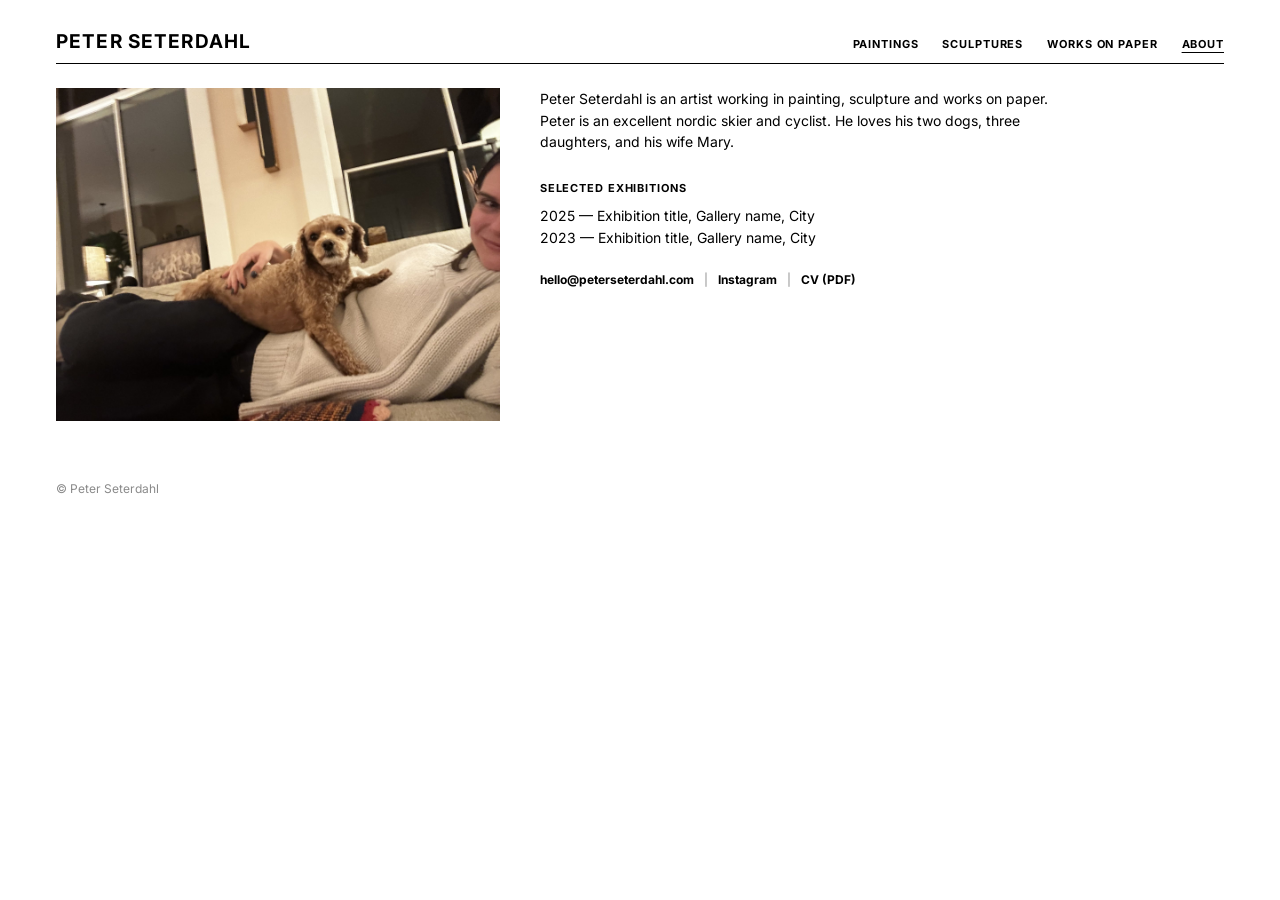
==== about.html @ 59377967 "Add files via upload" ====
<!DOCTYPE html>
<html lang="en">
<head>
  <meta charset="UTF-8">
  <meta name="viewport" content="width=device-width, initial-scale=1.0">
  <title>About — Peter Seterdahl</title>
  <meta name="description" content="About the artist Peter Seterdahl.">
  <!-- How the link looks when shared by text or email -->
  <meta property="og:title" content="About — Peter Seterdahl">
  <meta property="og:description" content="About the artist Peter Seterdahl.">
  <meta property="og:image" content="https://peterseterdahl.com/images/share.jpg">
  <link rel="preconnect" href="https://fonts.googleapis.com">
  <link rel="preconnect" href="https://fonts.gstatic.com" crossorigin>
  <link rel="stylesheet" href="https://fonts.googleapis.com/css2?family=Inter:ital,wght@0,400;0,700;1,400&display=swap">
  <link rel="stylesheet" href="css/style.css">
</head>
<body>
<div class="site-wrapper">

  <header>
    <a class="site-title" href="index.html">Peter Seterdahl</a>
    <button class="menu-toggle" aria-label="Menu" aria-expanded="false">☰</button>
    <nav>
      <a href="paintings.html">Paintings</a>
      <a href="sculptures.html">Sculptures</a>
      <a href="works-on-paper.html">Works on Paper</a>
      <a href="about.html" class="active">About</a>
    </nav>
  </header>

  <main>

    <div class="split">
      <div>
        <img src="images/about/portrait.jpg" alt="Peter Seterdahl">
      </div>
      <div class="text">
        <p>Peter Seterdahl is an artist working in painting, sculpture and works on paper. Peter is an excellent nordic skier and cyclist. He loves his two dogs, three daughters, and his wife Mary.</p>

        <h2>Selected Exhibitions</h2>
        <p>2025 — Exhibition title, Gallery name, City<br>
           2023 — Exhibition title, Gallery name, City</p>

        <div class="contact">
          <a href="mailto:hello@peterseterdahl.com">hello@peterseterdahl.com</a>
          <span class="sep">|</span>
          <a href="https://www.instagram.com/" target="_blank" rel="noopener">Instagram</a>
          <span class="sep">|</span>
          <a href="cv.pdf" target="_blank">CV (PDF)</a>
        </div>
      </div>
    </div>

  </main>

  <footer>© Peter Seterdahl</footer>

</div>
<script src="js/site.js"></script>
</body>
</html>
---- css/style.css ----
/* =========================================================
   Peter Seterdahl — site styles
   Change the look in one place: the variables just below.
   ========================================================= */

:root {
  --text: #000;
  --background: #fff;
  --muted: #8a8a8a;        /* hover color and secondary text */
  --rule: #000;            /* the line under the header */
  --font: "Inter", "Helvetica Neue", Helvetica, Arial, sans-serif;
  --nav-size: 11px;
  --caption-size: 12px;
  --body-size: 14px;
  --max-width: 1200px;
}

*, *::before, *::after { box-sizing: border-box; margin: 0; padding: 0; }

body {
  font-family: var(--font);
  color: var(--text);
  background: var(--background);
  -webkit-font-smoothing: antialiased;
}

a { color: inherit; text-decoration: none; }
a:hover { color: var(--muted); }
img { display: block; max-width: 100%; height: auto; }

.site-wrapper {
  max-width: var(--max-width);
  margin: 0 auto;
  padding: 30px 16px 60px;
}

/* ---------- Header + four buttons ---------- */

header {
  display: flex;
  align-items: baseline;
  justify-content: space-between;
  padding-bottom: 10px;
  border-bottom: 1px solid var(--rule);
  margin-bottom: 24px;
  position: relative;
}

.site-title {
  font-size: 19px;
  font-weight: 700;
  letter-spacing: 0.06em;
  text-transform: uppercase;
}

nav { display: flex; gap: 24px; }

nav a {
  font-size: var(--nav-size);
  font-weight: 700;
  letter-spacing: 0.08em;
  text-transform: uppercase;
}

nav a.active {
  text-decoration: underline;
  text-underline-offset: 4px;
  text-decoration-thickness: 1px;
}

.menu-toggle {
  display: none;
  background: none;
  border: 0;
  cursor: pointer;
  font-size: 24px;
  line-height: 1;
  padding: 4px;
  color: var(--text);
}

/* ---------- Home + About: image left, text right ---------- */

.split {
  display: grid;
  grid-template-columns: 38% 1fr;
  gap: 40px;
  align-items: start;
}

.split img { width: 100%; }

.text p {
  font-size: var(--body-size);
  line-height: 1.55;
  margin-bottom: 1em;
  max-width: 60ch;
}

.text h2 {
  font-size: var(--nav-size);
  font-weight: 700;
  letter-spacing: 0.08em;
  text-transform: uppercase;
  margin: 28px 0 10px;
}

.contact {
  margin-top: 24px;
  font-size: var(--caption-size);
  font-weight: 700;
  display: flex;
  flex-wrap: wrap;
  gap: 6px 10px;
}

.contact .sep { color: var(--muted); font-weight: 400; }

/* ---------- Gallery pages ---------- */

.gallery {
  display: grid;
  grid-template-columns: repeat(3, minmax(0, 1fr));
  gap: 40px 24px;
}

/* Each work sits in a square frame, uncropped, resting on the bottom edge,
   so captions line up across a row no matter the artwork's shape. */
.work .frame {
  aspect-ratio: 1 / 1;
  display: flex;
  align-items: flex-end;
  justify-content: flex-start;
}

.work .frame img {
  max-width: 100%;
  max-height: 100%;
  width: auto;
  height: auto;
  object-fit: contain;
  cursor: zoom-in;
  transition: opacity 0.15s;
}

.work a:hover img { opacity: 0.85; }

.work figcaption {
  font-size: var(--caption-size);
  line-height: 1.45;
  margin-top: 10px;
}

.work figcaption .title { font-style: italic; }
.work figcaption .details { color: var(--muted); }

/* ---------- Full-screen viewer (opens when a work is clicked) ---------- */

.lightbox {
  position: fixed;
  inset: 0;
  z-index: 200;
  background: var(--background);
  display: none;
  align-items: center;
  justify-content: center;
  flex-direction: column;
  padding: 40px 70px;
}

.lightbox.open { display: flex; }

.lightbox img {
  max-width: 100%;
  max-height: calc(100vh - 140px);
  width: auto;
  height: auto;
  object-fit: contain;
}

.lightbox .lb-caption {
  font-size: var(--caption-size);
  line-height: 1.45;
  margin-top: 14px;
  text-align: center;
}

.lightbox .lb-caption .title { font-style: italic; }
.lightbox .lb-caption .details { color: var(--muted); }

.lightbox button {
  position: absolute;
  background: none;
  border: 0;
  cursor: pointer;
  color: var(--text);
  font-family: var(--font);
  font-size: 28px;
  line-height: 1;
  padding: 12px;
}

.lightbox button:hover { color: var(--muted); }
.lb-close { top: 16px; right: 16px; }
.lb-prev  { left: 12px;  top: 50%; transform: translateY(-50%); }
.lb-next  { right: 12px; top: 50%; transform: translateY(-50%); }

/* ---------- Footer ---------- */

footer {
  margin-top: 60px;
  font-size: var(--caption-size);
  color: var(--muted);
}

/* ---------- Smaller screens ---------- */

@media (max-width: 900px) {
  .gallery { grid-template-columns: repeat(2, minmax(0, 1fr)); }
  .split { grid-template-columns: 1fr; gap: 24px; }
}

@media (max-width: 700px) {
  .site-wrapper { padding: 20px 16px 40px; }
  .menu-toggle { display: block; }

  nav {
    display: none;
    position: absolute;
    top: calc(100% + 1px);
    right: 0;
    flex-direction: column;
    gap: 0;
    min-width: 200px;
    background: var(--background);
    border: 1px solid var(--rule);
    z-index: 100;
  }

  nav.open { display: flex; }
  nav a { padding: 14px 20px; border-bottom: 1px solid #eee; font-size: 12px; }
  nav a:last-child { border-bottom: 0; }

  .lightbox { padding: 60px 16px; }
  .lb-prev, .lb-next { top: auto; bottom: 12px; transform: none; }
}

@media (max-width: 480px) {
  .gallery { grid-template-columns: 1fr; gap: 36px; }
  .work .frame { aspect-ratio: auto; }
}
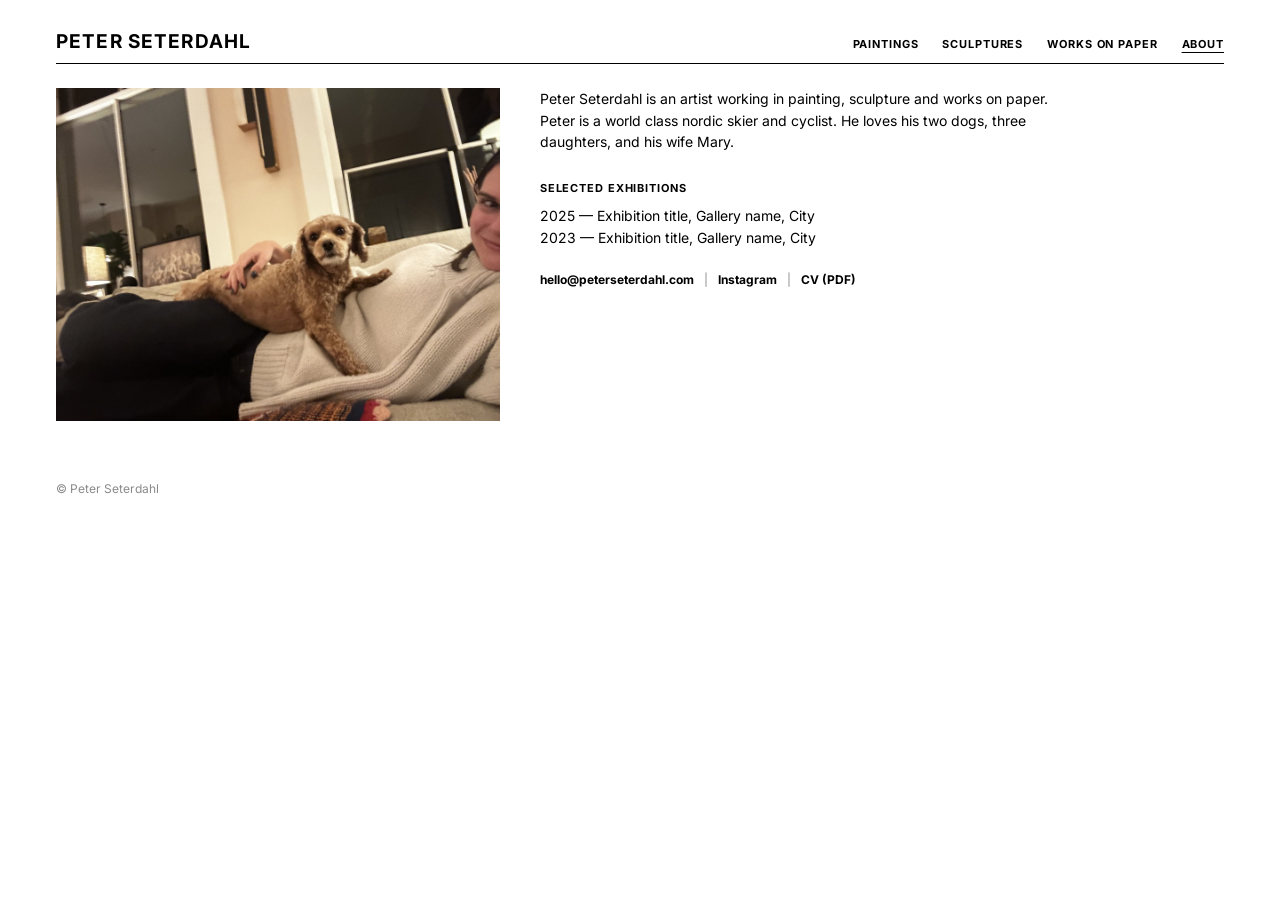
==== commit 6dd7fa22: "about.html" ====
--- a/about.html
+++ b/about.html
@@ -35,7 +35,7 @@
         <img src="images/about/portrait.jpg" alt="Peter Seterdahl">
       </div>
       <div class="text">
-        <p>Peter Seterdahl is an artist working in painting, sculpture and works on paper. Peter is an excellent nordic skier and cyclist. He loves his two dogs, three daughters, and his wife Mary.</p>
+        <p>Peter Seterdahl is an artist working in painting, sculpture and works on paper. Peter is a world class nordic skier and cyclist. He loves his two dogs, three daughters, and his wife Mary.</p>
 
         <h2>Selected Exhibitions</h2>
         <p>2025 — Exhibition title, Gallery name, City<br>
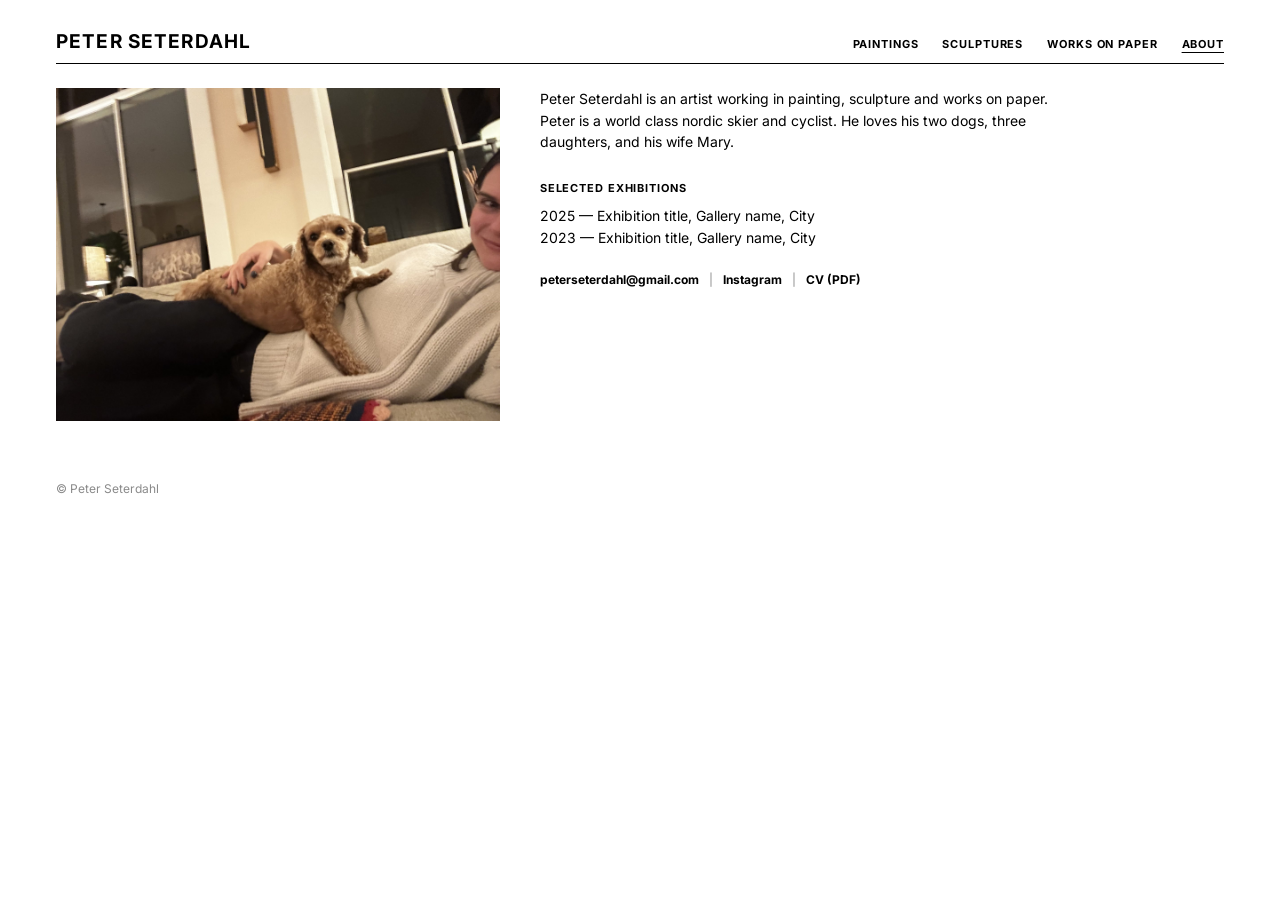
==== commit fc50447c: "about.html" ====
--- a/about.html
+++ b/about.html
@@ -42,9 +42,9 @@
            2023 — Exhibition title, Gallery name, City</p>
 
         <div class="contact">
-          <a href="mailto:hello@peterseterdahl.com">hello@peterseterdahl.com</a>
+          <a href="mailto:peterseterdahl@gmail.com">peterseterdahl@gmail.com</a>
           <span class="sep">|</span>
-          <a href="https://www.instagram.com/" target="_blank" rel="noopener">Instagram</a>
+          <a href="https://www.instagram.com/peterseterdahl" target="_blank" rel="noopener">Instagram</a>
           <span class="sep">|</span>
           <a href="cv.pdf" target="_blank">CV (PDF)</a>
         </div>
